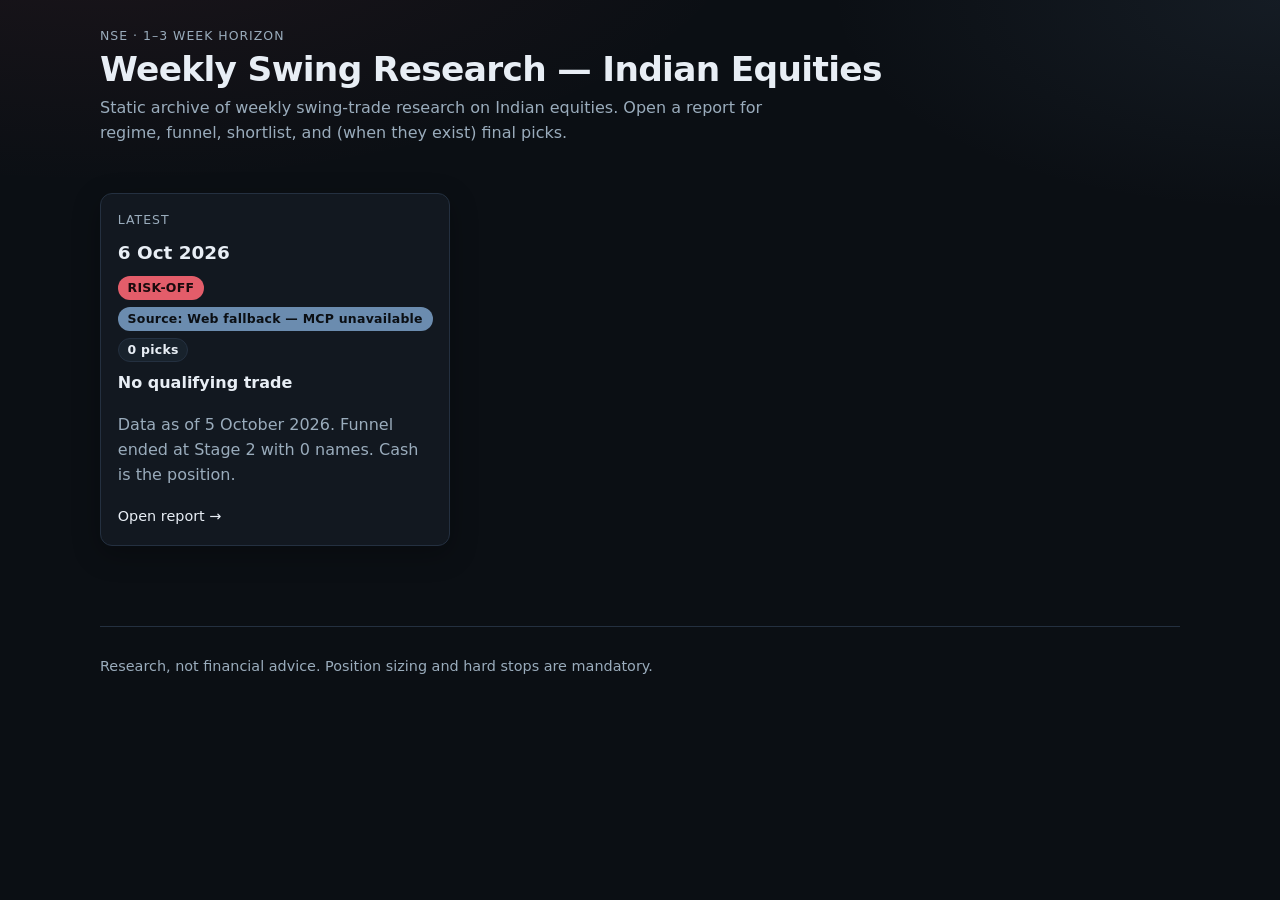
==== index.html @ 5200e052 "Publish 6 Oct 2026 weekly swing research report Add shared CSS, landing page, and the RISK-OFF / no-" ====
<!DOCTYPE html>
<html lang="en">
  <head>
    <meta charset="utf-8">
    <meta name="viewport" content="width=device-width, initial-scale=1">
    <title>Weekly Swing Research — Indian Equities</title>
    <meta name="description" content="Weekly Indian equity swing-trade research reports for NSE names.">
    <link rel="stylesheet" href="assets/styles.css">
  </head>
  <body>
    <a class="skip-link" href="#reports">Skip to reports</a>
    <header class="page-hero wrap">
      <p class="kicker">NSE · 1–3 week horizon</p>
      <h1>Weekly Swing Research — Indian Equities</h1>
      <p class="intro">Static archive of weekly swing-trade research on Indian equities. Open a report for regime, funnel, shortlist, and (when they exist) final picks.</p>
    </header>
    <main id="reports" class="wrap">
      <div class="report-grid">
        <a class="report-card" href="reports/6_oct_2026.html">
          <p class="kicker">Latest</p>
          <h2>6 Oct 2026</h2>
          <div class="badge-row">
            <span class="badge badge-risk-off">RISK-OFF</span>
            <span class="badge badge-web">Source: Web fallback — MCP unavailable</span>
            <span class="badge badge-muted">0 picks</span>
          </div>
          <p class="card-status">No qualifying trade</p>
          <p class="muted">Data as of 5 October 2026. Funnel ended at Stage 2 with 0 names. Cash is the position.</p>
          <span class="card-link">Open report →</span>
        </a>
      </div>
    </main>
    <footer class="site-footer wrap">
      <p>Research, not financial advice. Position sizing and hard stops are mandatory.</p>
    </footer>
  </body>
</html>
---- assets/styles.css ----
:root {
  --bg: #0b0f14;
  --bg-elev: #121820;
  --bg-elev-2: #18222c;
  --text: #e8eef5;
  --muted: #9aacbc;
  --border: #243040;
  --risk-off: #e35d6a;
  --risk-on: #3dbe7f;
  --neutral: #e0b14a;
  --web: #6b8caf;
  --link: #8ec3f0;
  --link-hover: #c3e2fa;
  --shadow: 0 8px 28px rgba(0, 0, 0, 0.28);
  --radius: 12px;
  --font: system-ui, -apple-system, "Segoe UI", Roboto, "Helvetica Neue", Arial, sans-serif;
  --mono: ui-monospace, SFMono-Regular, "SF Mono", Menlo, Consolas, monospace;
}

*,
*::before,
*::after {
  box-sizing: border-box;
}

html {
  color-scheme: dark;
}

body {
  margin: 0;
  min-height: 100vh;
  font-family: var(--font);
  font-size: 1rem;
  line-height: 1.55;
  color: var(--text);
  background:
    radial-gradient(1200px 500px at 8% -10%, rgba(227, 93, 106, 0.08), transparent 55%),
    radial-gradient(900px 420px at 100% 0%, rgba(107, 140, 175, 0.1), transparent 50%),
    var(--bg);
  font-variant-numeric: tabular-nums;
}

img,
svg,
table {
  max-width: 100%;
}

a {
  color: var(--link);
  text-decoration-thickness: 1px;
  text-underline-offset: 0.18em;
}

a:hover {
  color: var(--link-hover);
}

a:focus-visible,
button:focus-visible {
  outline: 2px solid var(--link);
  outline-offset: 3px;
}

.skip-link {
  position: absolute;
  left: 0.75rem;
  top: -3rem;
  z-index: 10;
  padding: 0.4rem 0.7rem;
  background: var(--bg-elev);
  border: 1px solid var(--border);
  border-radius: 8px;
}

.skip-link:focus {
  top: 0.75rem;
}

.wrap {
  width: min(1080px, calc(100% - 2rem));
  margin-inline: auto;
}

.site-header,
.site-footer,
main {
  width: min(1080px, calc(100% - 2rem));
  margin-inline: auto;
}

.site-header {
  padding: 1.35rem 0 1.1rem;
  border-bottom: 1px solid var(--border);
}

.back-link {
  display: inline-block;
  margin: 0 0 0.85rem;
  font-size: 0.92rem;
  color: var(--muted);
}

.kicker {
  margin: 0;
  color: var(--muted);
  font-size: 0.78rem;
  letter-spacing: 0.08em;
  text-transform: uppercase;
}

.site-header h1,
.page-hero h1 {
  margin: 0.25rem 0 0.35rem;
  font-size: clamp(1.55rem, 3vw, 2.15rem);
  letter-spacing: -0.02em;
  line-height: 1.2;
}

.as-of {
  margin: 0 0 0.85rem;
  color: var(--muted);
}

.badge-row {
  display: flex;
  flex-wrap: wrap;
  gap: 0.45rem;
}

.badge {
  display: inline-flex;
  align-items: center;
  gap: 0.3rem;
  padding: 0.18rem 0.55rem;
  border-radius: 999px;
  border: 1px solid transparent;
  font-size: 0.78rem;
  font-weight: 650;
  letter-spacing: 0.02em;
  line-height: 1.3;
}

.badge-risk-off {
  color: #1a0b0d;
  background: var(--risk-off);
}

.badge-risk-on {
  color: #07140e;
  background: var(--risk-on);
}

.badge-neutral {
  color: #1a1406;
  background: var(--neutral);
}

.badge-web {
  color: #0b0f14;
  background: var(--web);
}

.badge-muted {
  color: var(--text);
  background: var(--bg-elev-2);
  border-color: var(--border);
}

main {
  padding: 1.25rem 0 2.5rem;
}

.banner {
  margin: 0 0 1.4rem;
  padding: 1rem 1.1rem;
  border-radius: var(--radius);
  border: 1px solid color-mix(in srgb, var(--risk-off) 55%, var(--border));
  background: color-mix(in srgb, var(--risk-off) 12%, var(--bg-elev));
  box-shadow: var(--shadow);
}

.banner h2 {
  margin: 0 0 0.4rem;
  font-size: 1.05rem;
  letter-spacing: 0.06em;
  text-transform: uppercase;
  color: var(--risk-off);
}

.banner p {
  margin: 0.4rem 0 0;
}

.banner p:first-of-type {
  margin-top: 0.15rem;
}

section {
  margin: 0 0 1.65rem;
  padding: 1.05rem 1.1rem 1.15rem;
  background: var(--bg-elev);
  border: 1px solid var(--border);
  border-radius: var(--radius);
}

section > h2 {
  margin: 0 0 0.75rem;
  font-size: 1.12rem;
  letter-spacing: -0.01em;
}

section > h2 + p,
.lede {
  margin-top: 0;
}

h3 {
  margin: 1.1rem 0 0.4rem;
  font-size: 1.02rem;
}

p {
  margin: 0.55rem 0;
}

ul,
ol {
  margin: 0.4rem 0 0.2rem;
  padding-left: 1.2rem;
}

li + li {
  margin-top: 0.35rem;
}

.muted {
  color: var(--muted);
}

.neg {
  color: var(--risk-off);
}

.pos {
  color: var(--risk-on);
}

.meta-line {
  margin: 0 0 1.1rem;
  color: var(--muted);
  font-size: 0.92rem;
}

.funnel {
  display: flex;
  align-items: stretch;
  gap: 0.45rem;
  overflow-x: auto;
  padding: 0.15rem 0 0.55rem;
  margin: 0 0 0.9rem;
}

.funnel-step {
  flex: 1 0 7.2rem;
  min-width: 7.2rem;
  padding: 0.7rem 0.65rem 0.75rem;
  border: 1px solid var(--border);
  border-radius: 10px;
  background: var(--bg-elev-2);
}

.funnel-step .label {
  display: block;
  color: var(--muted);
  font-size: 0.72rem;
  letter-spacing: 0.04em;
  text-transform: uppercase;
}

.funnel-step .count {
  display: block;
  margin-top: 0.2rem;
  font-size: 1.45rem;
  font-weight: 700;
  line-height: 1.1;
  font-family: var(--mono);
}

.funnel-step.is-dead {
  border-color: color-mix(in srgb, var(--risk-off) 45%, var(--border));
}

.funnel-step.is-dead .count {
  color: var(--risk-off);
}

.funnel-step.is-live .count {
  color: var(--text);
}

.table-wrap {
  overflow-x: auto;
  -webkit-overflow-scrolling: touch;
  border: 1px solid var(--border);
  border-radius: 10px;
  background: #0e141b;
}

table {
  width: 100%;
  border-collapse: collapse;
  min-width: 36rem;
  font-size: 0.92rem;
}

.table-compact {
  min-width: 28rem;
}

caption {
  caption-side: top;
  text-align: left;
  padding: 0.65rem 0.75rem 0.4rem;
  color: var(--muted);
  font-size: 0.82rem;
}

th,
td {
  padding: 0.55rem 0.7rem;
  border-top: 1px solid var(--border);
  text-align: left;
  vertical-align: top;
}

thead th {
  border-top: 0;
  color: var(--muted);
  font-size: 0.75rem;
  letter-spacing: 0.04em;
  text-transform: uppercase;
  font-weight: 650;
  background: #10171f;
  white-space: nowrap;
}

td.num,
th.num {
  text-align: right;
  font-family: var(--mono);
  font-size: 0.86rem;
}

.empty-row td {
  color: var(--muted);
  text-align: center;
}

.note {
  margin: 0.7rem 0 0;
  color: var(--muted);
  font-size: 0.92rem;
}

.none-box {
  margin: 0;
  padding: 0.85rem 0.9rem;
  border: 1px dashed var(--border);
  border-radius: 10px;
  color: var(--muted);
}

.watch-card {
  margin-top: 0.85rem;
  padding: 0.85rem 0.9rem 0.95rem;
  border: 1px solid var(--border);
  border-radius: 10px;
  background: #0e151c;
}

.watch-card h3 {
  margin-top: 0;
}

.watch-card .ticker {
  font-family: var(--mono);
  letter-spacing: 0.02em;
}

.trap-list li {
  margin-top: 0.55rem;
}

.page-hero {
  padding: 1.6rem 0 0.4rem;
}

.intro {
  max-width: 42rem;
  color: var(--muted);
  margin: 0 0 1.35rem;
}

.report-grid {
  display: grid;
  grid-template-columns: repeat(auto-fill, minmax(260px, 1fr));
  gap: 0.9rem;
  padding-bottom: 2.5rem;
}

.report-card {
  display: flex;
  flex-direction: column;
  gap: 0.55rem;
  padding: 1rem 1.05rem 1.1rem;
  background: var(--bg-elev);
  border: 1px solid var(--border);
  border-radius: var(--radius);
  box-shadow: var(--shadow);
  text-decoration: none;
  color: inherit;
}

.report-card:hover {
  border-color: color-mix(in srgb, var(--link) 40%, var(--border));
}

.report-card h2 {
  margin: 0;
  font-size: 1.15rem;
}

.report-card .card-status {
  margin: 0;
  font-weight: 650;
}

.report-card .card-link {
  margin-top: auto;
  font-size: 0.9rem;
}

.site-footer {
  padding: 1.2rem 0 2rem;
  border-top: 1px solid var(--border);
  color: var(--muted);
  font-size: 0.9rem;
}

.site-footer h2 {
  margin: 0 0 0.5rem;
  color: var(--text);
  font-size: 0.95rem;
}

.source-list {
  margin: 0;
  padding-left: 1.15rem;
}

.source-list li {
  margin-top: 0.3rem;
}

@media (max-width: 640px) {
  body {
    font-size: 0.97rem;
  }

  .wrap,
  .site-header,
  .site-footer,
  main {
    width: min(1080px, calc(100% - 1.25rem));
  }

  section,
  .banner {
    padding-left: 0.85rem;
    padding-right: 0.85rem;
  }

  table {
    min-width: 32rem;
  }

  .report-grid {
    grid-template-columns: 1fr;
  }
}
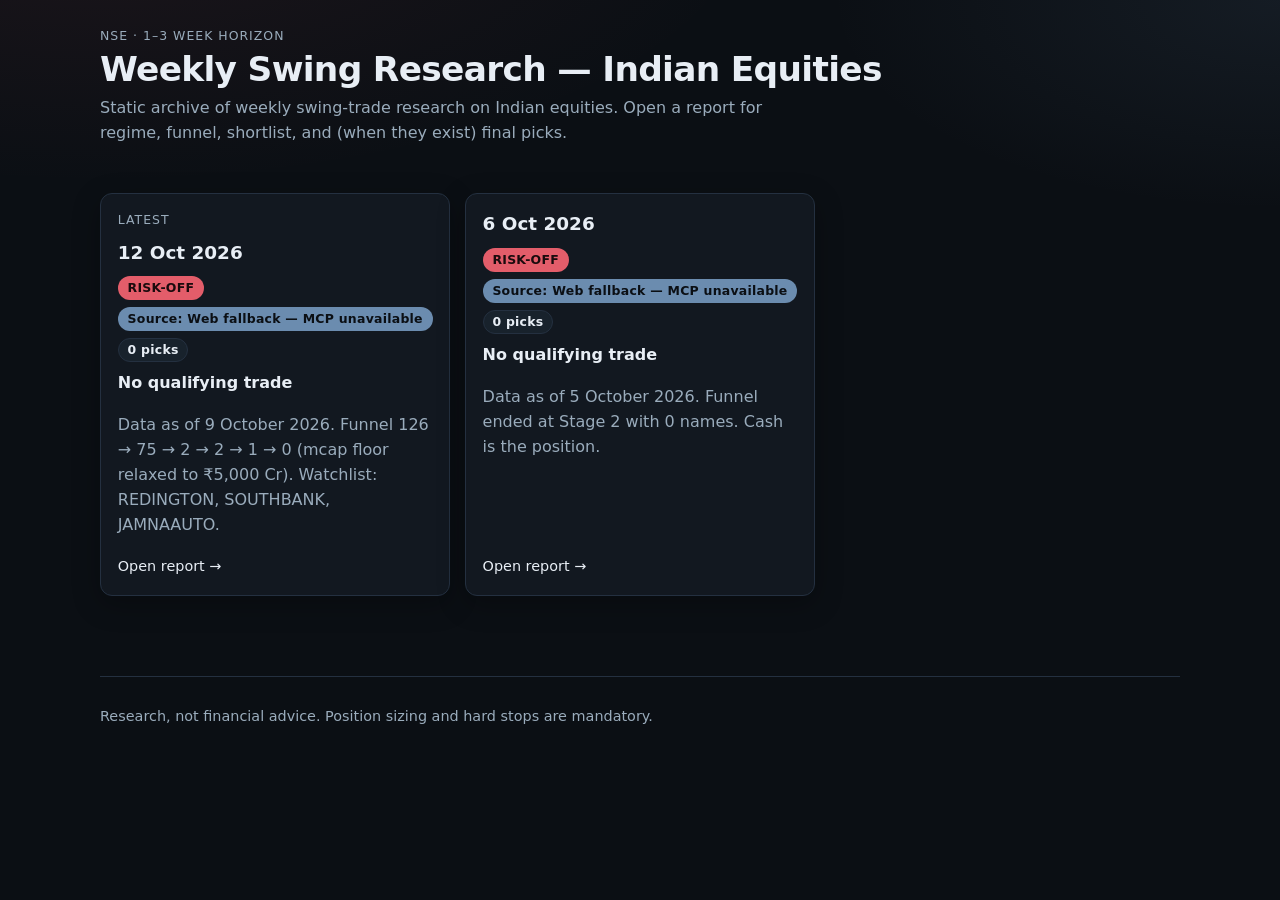
==== commit fee3fd4d: "Weekly research report: 12 Oct 2026 Co-authored-by: aniket.chanana <aniket.chanana@gmail.com>" ====
--- a/index.html
+++ b/index.html
@@ -16,6 +16,18 @@
     </header>
     <main id="reports" class="wrap">
       <div class="report-grid">
+        <a class="report-card" href="reports/12_oct_2026.html">
+          <p class="kicker">Latest</p>
+          <h2>12 Oct 2026</h2>
+          <div class="badge-row">
+            <span class="badge badge-risk-off">RISK-OFF</span>
+            <span class="badge badge-web">Source: Web fallback — MCP unavailable</span>
+            <span class="badge badge-muted">0 picks</span>
+          </div>
+          <p class="card-status">No qualifying trade</p>
+          <p class="muted">Data as of 9 October 2026. Funnel 126 → 75 → 2 → 2 → 1 → 0 (mcap floor relaxed to ₹5,000 Cr). Watchlist: REDINGTON, SOUTHBANK, JAMNAAUTO.</p>
+          <span class="card-link">Open report →</span>
+        </a>
         <a class="report-card" href="reports/6_oct_2026.html">
           <p class="kicker">Latest</p>
           <h2>6 Oct 2026</h2>
--- a/assets/styles.css
+++ b/assets/styles.css
@@ -490,3 +490,178 @@
     grid-template-columns: 1fr;
   }
 }
+
+/* Only the newest (first) card shows its kicker, so older cards keep their markup unchanged. */
+.report-grid > .report-card:not(:first-child) .kicker {
+  display: none;
+}
+
+code {
+  font-family: var(--mono);
+  font-size: 0.88em;
+  overflow-wrap: anywhere;
+}
+
+.source-list li,
+.watch-card h3,
+.callout,
+details {
+  overflow-wrap: anywhere;
+}
+
+.banner ul {
+  margin-top: 0.4rem;
+}
+
+.funnel-step .sub {
+  display: block;
+  margin-top: 0.3rem;
+  color: var(--muted);
+  font-size: 0.72rem;
+  line-height: 1.3;
+}
+
+.callout {
+  margin: 0 0 0.9rem;
+  padding: 0.75rem 0.9rem;
+  border: 1px solid color-mix(in srgb, var(--neutral) 50%, var(--border));
+  border-left-width: 4px;
+  border-radius: 10px;
+  background: color-mix(in srgb, var(--neutral) 8%, var(--bg-elev));
+}
+
+.callout p:first-child {
+  margin-top: 0;
+}
+
+div.note p:first-child {
+  margin-top: 0;
+}
+
+.note-list {
+  color: var(--muted);
+  font-size: 0.92rem;
+}
+
+.score-cards {
+  display: grid;
+  grid-template-columns: repeat(auto-fit, minmax(min(100%, 22rem), 1fr));
+  gap: 0.85rem;
+  margin-top: 0.75rem;
+}
+
+.score-card {
+  min-width: 0;
+  padding: 0.85rem 0.9rem 0.95rem;
+  border: 1px solid color-mix(in srgb, var(--neutral) 40%, var(--border));
+  border-radius: 10px;
+  background: #0e151c;
+}
+
+.score-card h4 {
+  display: flex;
+  flex-wrap: wrap;
+  align-items: center;
+  gap: 0.45rem;
+  margin: 0 0 0.35rem;
+  font-size: 1rem;
+}
+
+.score-card .ticker {
+  font-family: var(--mono);
+  letter-spacing: 0.02em;
+}
+
+.score-total {
+  margin: 0 0 0.6rem;
+  color: var(--muted);
+  font-size: 0.92rem;
+}
+
+.score-rows {
+  display: grid;
+  gap: 0.4rem;
+  margin-bottom: 0.5rem;
+}
+
+.score-row {
+  display: grid;
+  grid-template-columns: minmax(0, 8.5rem) minmax(0, 1fr) auto;
+  align-items: center;
+  gap: 0.6rem;
+  font-size: 0.88rem;
+}
+
+.score-label {
+  color: var(--muted);
+}
+
+.score-bar {
+  display: block;
+  width: 100%;
+  height: 0.6rem;
+  border-radius: 999px;
+  overflow: hidden;
+}
+
+.score-track {
+  fill: var(--bg-elev-2);
+}
+
+.score-fill {
+  fill: var(--web);
+}
+
+.score-val {
+  font-family: var(--mono);
+  font-size: 0.84rem;
+  text-align: right;
+  white-space: nowrap;
+}
+
+.plan-box {
+  margin-top: 0.7rem;
+  padding: 0.6rem 0.75rem;
+  border: 1px dashed var(--border);
+  border-radius: 8px;
+}
+
+.plan-box p {
+  margin: 0.3rem 0;
+}
+
+details {
+  margin-top: 0.6rem;
+  padding: 0.55rem 0.75rem;
+  border: 1px solid var(--border);
+  border-radius: 10px;
+  background: #0e151c;
+}
+
+details > summary {
+  cursor: pointer;
+  font-weight: 650;
+}
+
+details[open] > summary {
+  margin-bottom: 0.5rem;
+}
+
+th.sort-header {
+  cursor: pointer;
+}
+
+th.sort-header[aria-sort="ascending"]::after {
+  content: " ▲";
+}
+
+th.sort-header[aria-sort="descending"]::after {
+  content: " ▼";
+}
+
+@media (max-width: 640px) {
+  .score-row {
+    grid-template-columns: minmax(0, 6.5rem) minmax(0, 1fr) auto;
+    gap: 0.45rem;
+  }
+}
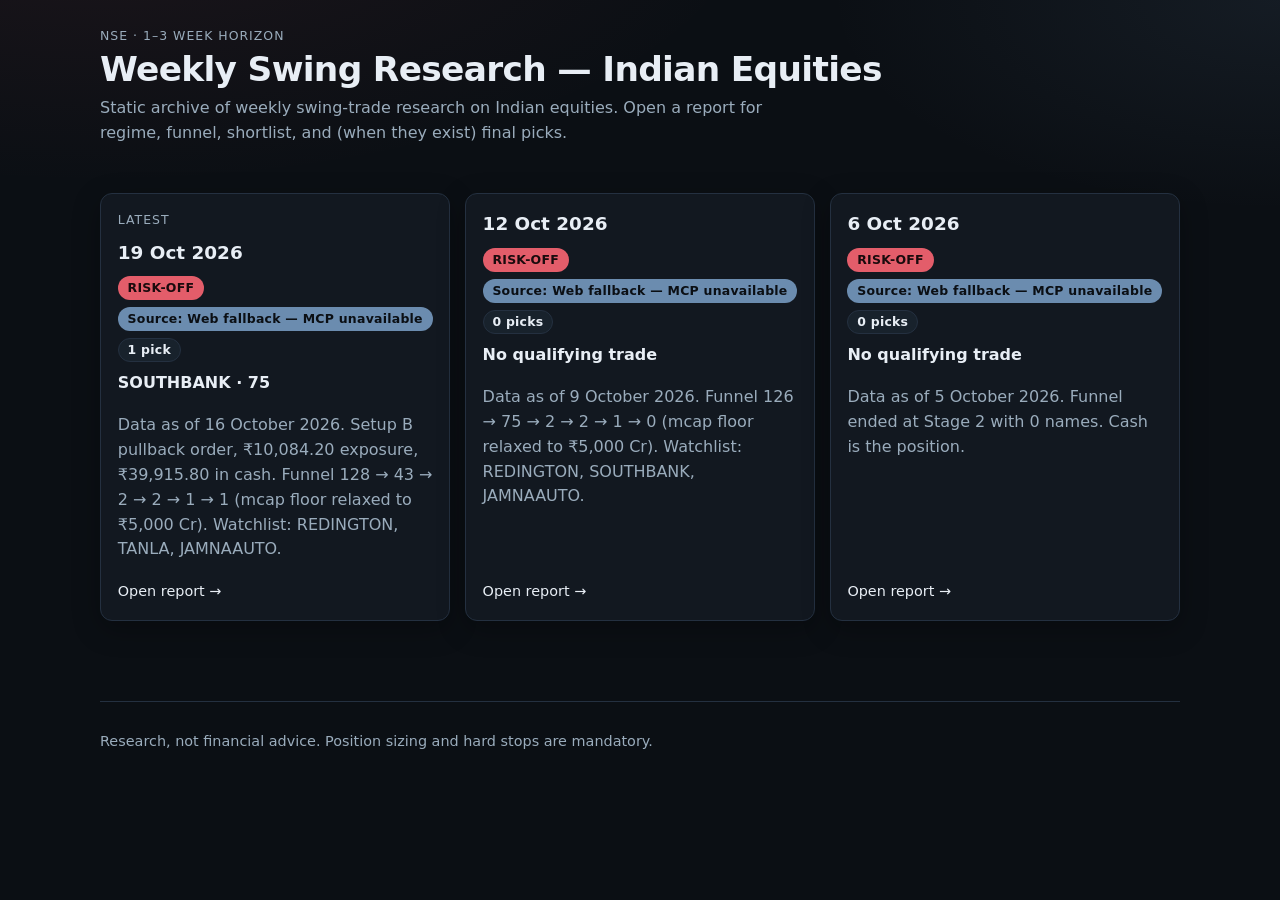
==== commit 84f99866: "Weekly research report: 19 Oct 2026 Co-authored-by: aniket.chanana <aniket.chanana@gmail.com>" ====
--- a/index.html
+++ b/index.html
@@ -16,6 +16,18 @@
     </header>
     <main id="reports" class="wrap">
       <div class="report-grid">
+        <a class="report-card" href="reports/19_oct_2026.html">
+          <p class="kicker">Latest</p>
+          <h2>19 Oct 2026</h2>
+          <div class="badge-row">
+            <span class="badge badge-risk-off">RISK-OFF</span>
+            <span class="badge badge-web">Source: Web fallback — MCP unavailable</span>
+            <span class="badge badge-muted">1 pick</span>
+          </div>
+          <p class="card-status">SOUTHBANK · 75</p>
+          <p class="muted">Data as of 16 October 2026. Setup B pullback order, ₹10,084.20 exposure, ₹39,915.80 in cash. Funnel 128 → 43 → 2 → 2 → 1 → 1 (mcap floor relaxed to ₹5,000 Cr). Watchlist: REDINGTON, TANLA, JAMNAAUTO.</p>
+          <span class="card-link">Open report →</span>
+        </a>
         <a class="report-card" href="reports/12_oct_2026.html">
           <p class="kicker">Latest</p>
           <h2>12 Oct 2026</h2>
--- a/assets/styles.css
+++ b/assets/styles.css
@@ -665,3 +665,164 @@
     gap: 0.45rem;
   }
 }
+
+/* Added 19 Oct 2026: final-pick card and related blocks. */
+.banner-pick {
+  border-color: color-mix(in srgb, var(--web) 55%, var(--border));
+  background: color-mix(in srgb, var(--web) 12%, var(--bg-elev));
+}
+
+.banner-pick h2 {
+  color: var(--text);
+  text-transform: none;
+  letter-spacing: -0.01em;
+}
+
+.callout-risk {
+  margin-bottom: 1.4rem;
+  border-color: color-mix(in srgb, var(--risk-off) 50%, var(--border));
+  background: color-mix(in srgb, var(--risk-off) 8%, var(--bg-elev));
+}
+
+.callout-risk p:last-child {
+  margin-bottom: 0;
+}
+
+.regime-lines {
+  margin-bottom: 0.9rem;
+}
+
+.funnel-step.is-final {
+  border-color: color-mix(in srgb, var(--web) 60%, var(--border));
+  background: color-mix(in srgb, var(--web) 12%, var(--bg-elev-2));
+}
+
+.table-wide {
+  min-width: 48rem;
+}
+
+.pick-card {
+  min-width: 0;
+  padding: 0.95rem 1rem 1.05rem;
+  border: 1px solid color-mix(in srgb, var(--web) 50%, var(--border));
+  border-radius: 10px;
+  background: #0e151c;
+  overflow-wrap: anywhere;
+}
+
+.pick-card > h3 {
+  display: flex;
+  flex-wrap: wrap;
+  align-items: baseline;
+  gap: 0.5rem;
+  margin: 0 0 0.55rem;
+  font-size: 1.2rem;
+}
+
+.pick-card .ticker {
+  font-family: var(--mono);
+  letter-spacing: 0.02em;
+}
+
+.pick-name {
+  color: var(--muted);
+  font-size: 0.95rem;
+  font-weight: 500;
+}
+
+.pick-card h4 {
+  margin: 1.05rem 0 0.35rem;
+  font-size: 0.98rem;
+}
+
+.badge-score {
+  color: #0b0f14;
+  background: var(--link);
+}
+
+.bull-bear {
+  display: grid;
+  grid-template-columns: repeat(auto-fit, minmax(min(100%, 18rem), 1fr));
+  gap: 0.7rem;
+  margin-top: 0.9rem;
+}
+
+.case {
+  min-width: 0;
+  padding: 0.6rem 0.75rem;
+  border: 1px solid var(--border);
+  border-left-width: 4px;
+  border-radius: 8px;
+  background: var(--bg-elev);
+}
+
+.case h4 {
+  margin: 0 0 0.25rem;
+}
+
+.case p {
+  margin: 0;
+}
+
+.case-bull {
+  border-left-color: var(--risk-on);
+}
+
+.case-bear {
+  border-left-color: var(--risk-off);
+}
+
+.pick-card table {
+  overflow-wrap: normal;
+}
+
+.pick-card td.num {
+  white-space: nowrap;
+}
+
+.plan-table .plan-entry {
+  min-width: 16rem;
+}
+
+.plan-table td:last-child {
+  min-width: 12rem;
+}
+
+.plan-notes {
+  margin-top: 0.7rem;
+}
+
+.score-card-pick {
+  margin-top: 1rem;
+  border-color: var(--border);
+}
+
+.score-card-pick h4 {
+  margin-top: 0;
+}
+
+.score-basis {
+  font-size: 0.9rem;
+}
+
+.plan-box h4 {
+  margin: 0.3rem 0 0.3rem;
+}
+
+.risk-box {
+  margin-top: 0.8rem;
+  padding: 0.6rem 0.75rem;
+  border: 1px solid color-mix(in srgb, var(--neutral) 45%, var(--border));
+  border-radius: 8px;
+}
+
+.risk-box p {
+  margin: 0.3rem 0;
+}
+
+.portfolio-line {
+  margin: 0.9rem 0 0;
+  padding: 0.6rem 0.75rem;
+  border: 1px dashed var(--border);
+  border-radius: 8px;
+}
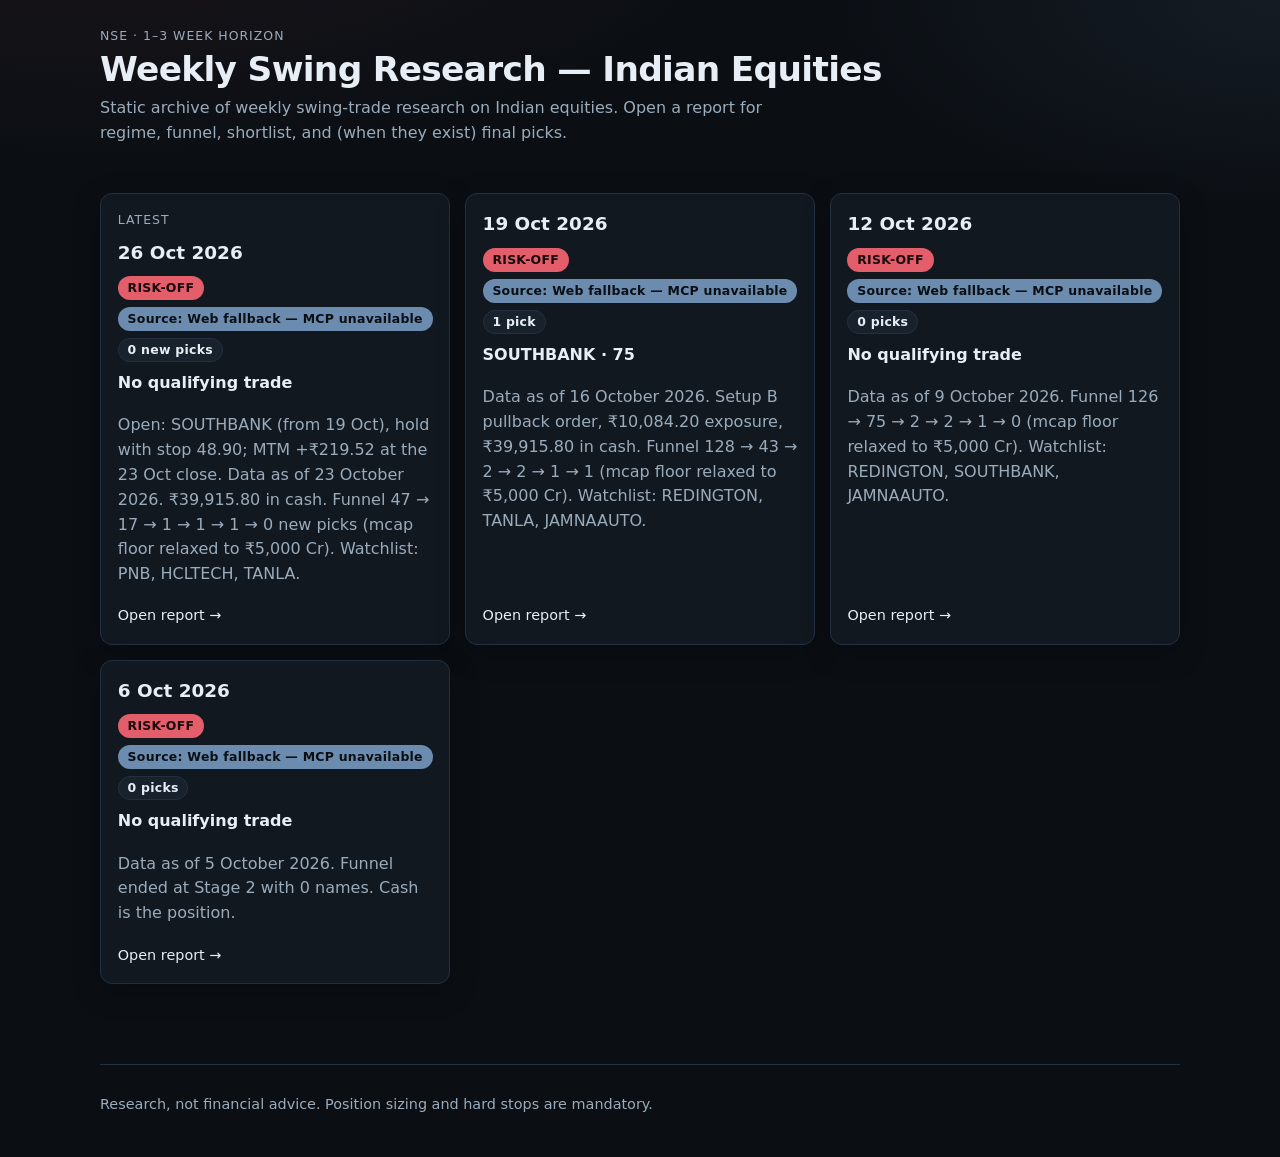
==== commit afce2dd4: "Weekly research report: 26 Oct 2026 Co-authored-by: aniket.chanana <aniket.chanana@gmail.com>" ====
--- a/index.html
+++ b/index.html
@@ -16,6 +16,18 @@
     </header>
     <main id="reports" class="wrap">
       <div class="report-grid">
+        <a class="report-card" href="reports/26_oct_2026.html">
+          <p class="kicker">Latest</p>
+          <h2>26 Oct 2026</h2>
+          <div class="badge-row">
+            <span class="badge badge-risk-off">RISK-OFF</span>
+            <span class="badge badge-web">Source: Web fallback — MCP unavailable</span>
+            <span class="badge badge-muted">0 new picks</span>
+          </div>
+          <p class="card-status">No qualifying trade</p>
+          <p class="muted">Open: SOUTHBANK (from 19 Oct), hold with stop 48.90; MTM +₹219.52 at the 23 Oct close. Data as of 23 October 2026. ₹39,915.80 in cash. Funnel 47 → 17 → 1 → 1 → 1 → 0 new picks (mcap floor relaxed to ₹5,000 Cr). Watchlist: PNB, HCLTECH, TANLA.</p>
+          <span class="card-link">Open report →</span>
+        </a>
         <a class="report-card" href="reports/19_oct_2026.html">
           <p class="kicker">Latest</p>
           <h2>19 Oct 2026</h2>
--- a/assets/styles.css
+++ b/assets/styles.css
@@ -826,3 +826,25 @@
   border: 1px dashed var(--border);
   border-radius: 8px;
 }
+
+/* Added 26 Oct 2026: open-position card (carried trade, not a new pick). */
+.position-card {
+  border-color: color-mix(in srgb, var(--muted) 45%, var(--border));
+}
+
+.position-card > p {
+  margin-top: 0.2rem;
+}
+
+.position-card .table-wrap + .table-wrap {
+  margin-top: 0.7rem;
+}
+
+/* details inherits overflow-wrap: anywhere, which splits numbers inside narrow cells. */
+details table {
+  overflow-wrap: normal;
+}
+
+details td.num {
+  white-space: nowrap;
+}
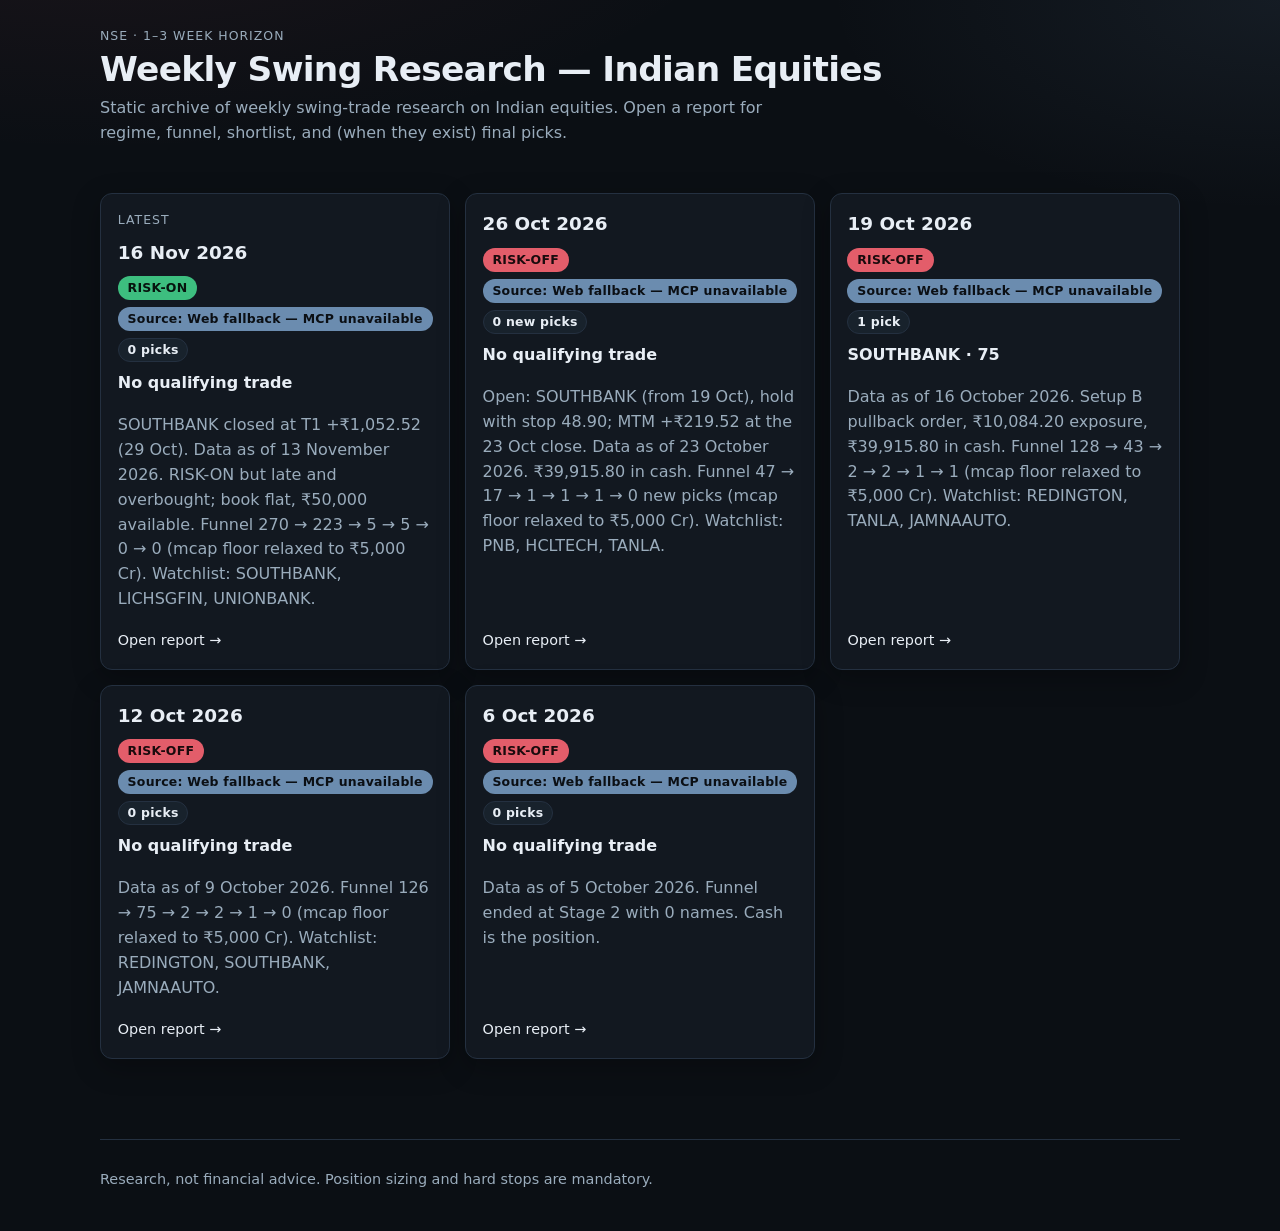
==== commit ffd5794c: "Weekly research report: 16 Nov 2026 Co-authored-by: aniket.chanana <aniket.chanana@gmail.com>" ====
--- a/index.html
+++ b/index.html
@@ -16,6 +16,18 @@
     </header>
     <main id="reports" class="wrap">
       <div class="report-grid">
+        <a class="report-card" href="reports/16_nov_2026.html">
+          <p class="kicker">Latest</p>
+          <h2>16 Nov 2026</h2>
+          <div class="badge-row">
+            <span class="badge badge-risk-on">RISK-ON</span>
+            <span class="badge badge-web">Source: Web fallback — MCP unavailable</span>
+            <span class="badge badge-muted">0 picks</span>
+          </div>
+          <p class="card-status">No qualifying trade</p>
+          <p class="muted">SOUTHBANK closed at T1 +₹1,052.52 (29 Oct). Data as of 13 November 2026. RISK-ON but late and overbought; book flat, ₹50,000 available. Funnel 270 → 223 → 5 → 5 → 0 → 0 (mcap floor relaxed to ₹5,000 Cr). Watchlist: SOUTHBANK, LICHSGFIN, UNIONBANK.</p>
+          <span class="card-link">Open report →</span>
+        </a>
         <a class="report-card" href="reports/26_oct_2026.html">
           <p class="kicker">Latest</p>
           <h2>26 Oct 2026</h2>
--- a/assets/styles.css
+++ b/assets/styles.css
@@ -848,3 +848,65 @@
 details td.num {
   white-space: nowrap;
 }
+
+/* Added 16 Nov 2026: closed-position card (settled trade) and regime qualifier text. */
+.position-card.is-closed {
+  border-color: var(--border);
+  border-style: dashed;
+  background: #0d1318;
+}
+
+.badge-closed {
+  color: var(--risk-on);
+  background: transparent;
+  border-color: color-mix(in srgb, var(--risk-on) 55%, var(--border));
+}
+
+.regime-note {
+  align-self: center;
+  color: var(--muted);
+  font-size: 0.85rem;
+}
+
+.position-card h4 + .table-wrap,
+.position-card .table-wrap + ul {
+  margin-top: 0.5rem;
+}
+
+.watch-card table {
+  overflow-wrap: normal;
+}
+
+.watch-card td.num {
+  white-space: nowrap;
+}
+
+.table-shortlist thead th {
+  white-space: normal;
+  vertical-align: bottom;
+}
+
+.table-shortlist td.num {
+  white-space: nowrap;
+}
+
+/* Two-column Item/Value tables wrap instead of scrolling on narrow screens. */
+table.table-kv {
+  min-width: 0;
+}
+
+table.table-kv td:first-child {
+  width: 1%;
+  white-space: nowrap;
+  color: var(--muted);
+}
+
+/* No-trade banner in a non-RISK-OFF tape: neutral, so red stays reserved for regime/direction. */
+.banner-none {
+  border-color: color-mix(in srgb, var(--web) 55%, var(--border));
+  background: color-mix(in srgb, var(--web) 10%, var(--bg-elev));
+}
+
+.banner-none h2 {
+  color: var(--text);
+}
